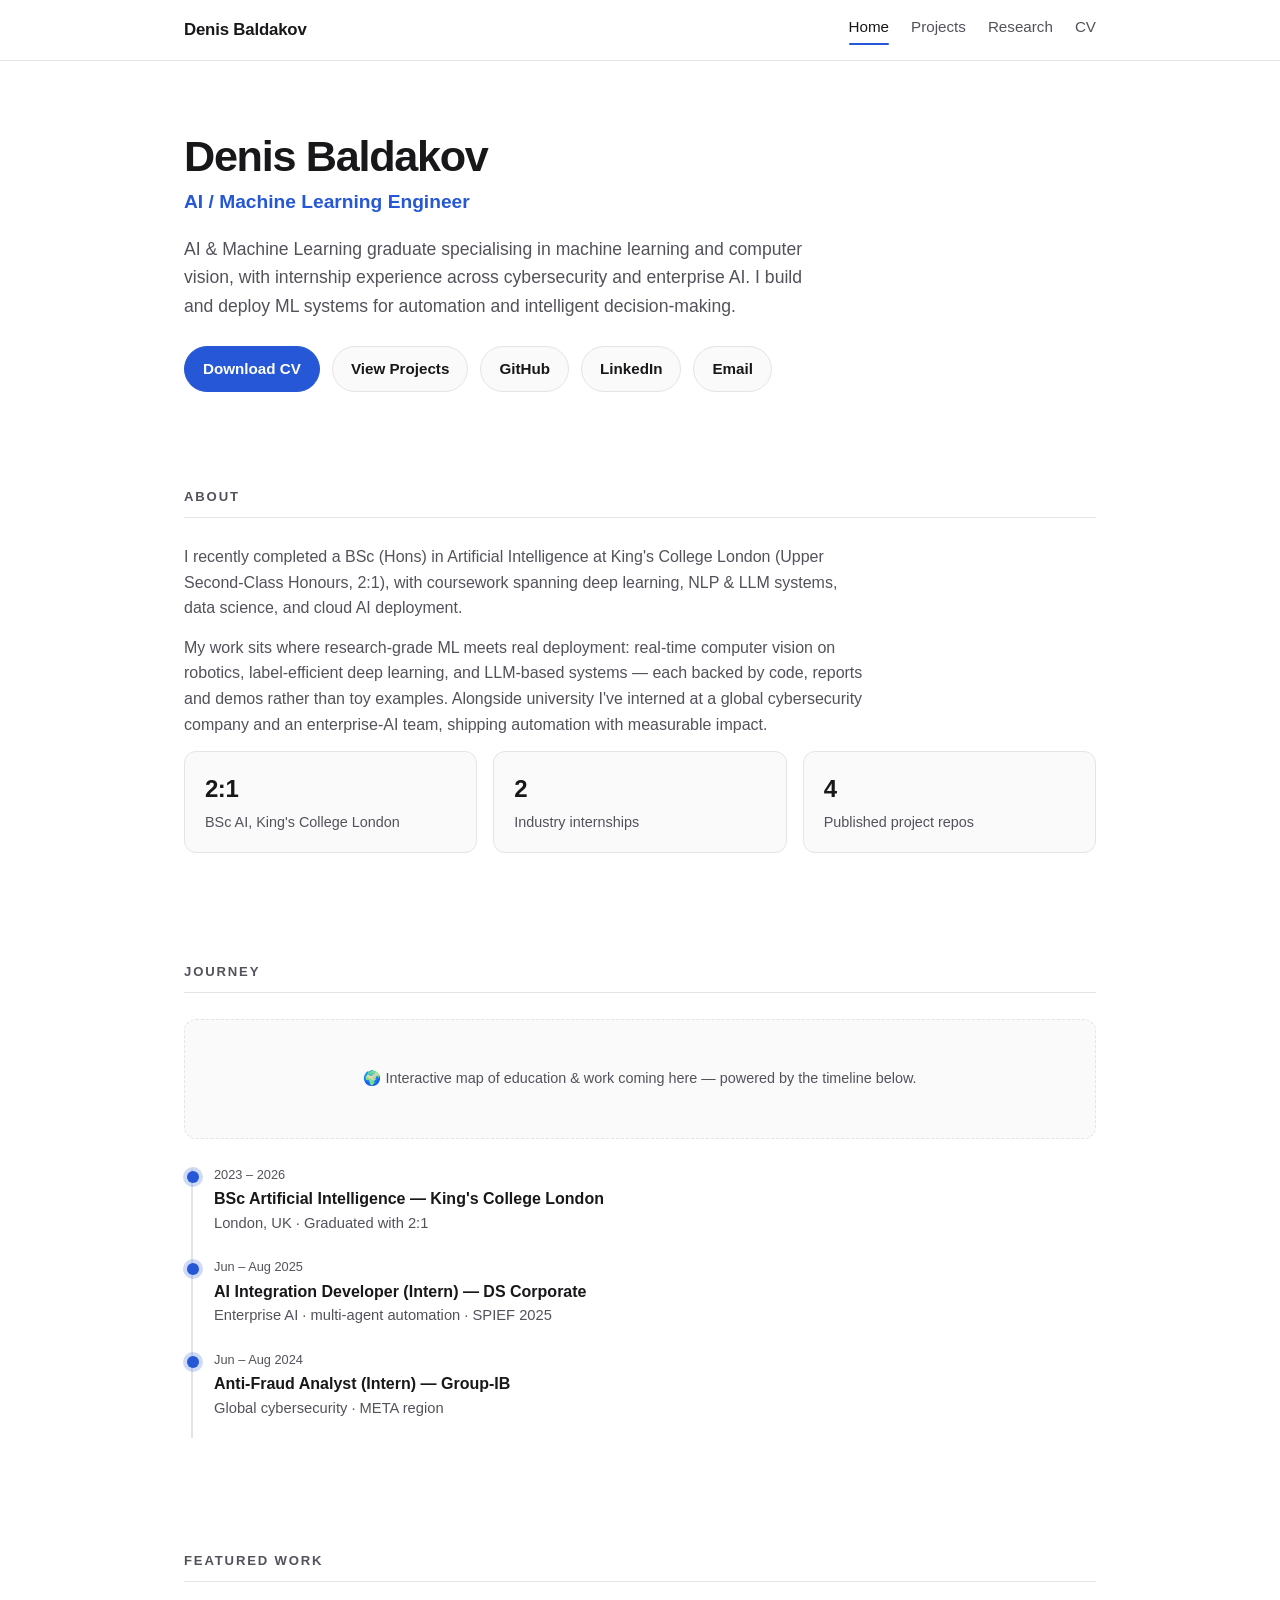
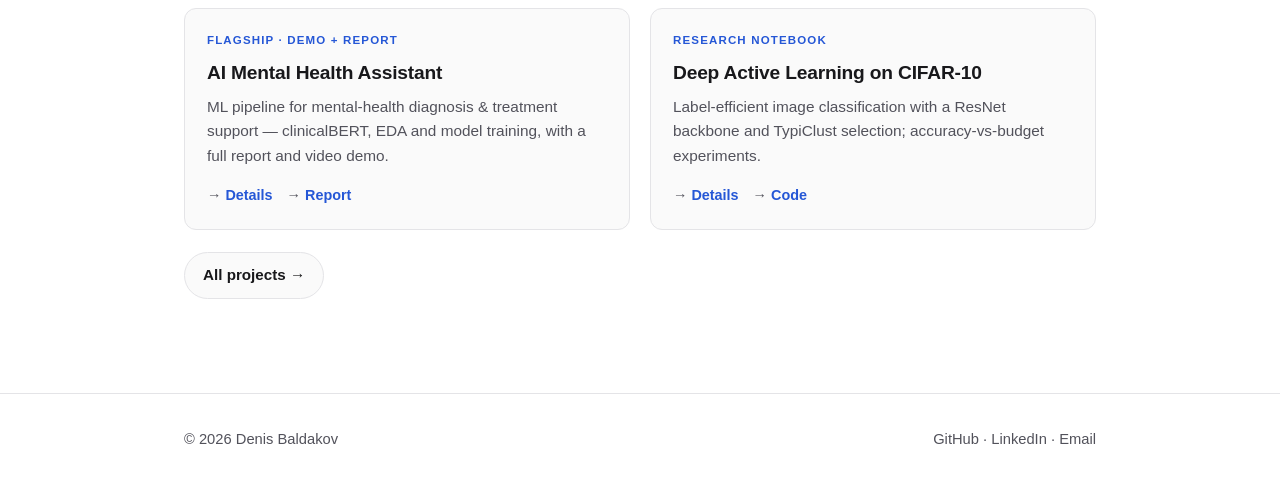
==== index.html @ a7dafaee "Initial portfolio site: multi-page (home, projects, research, cv), demo video, report, CV, journey t" ====
<!doctype html>
<html lang="en">
<head>
  <meta charset="utf-8">
  <meta name="viewport" content="width=device-width, initial-scale=1">
  <title>Denis Baldakov — AI / Machine Learning Engineer</title>
  <meta name="description" content="Denis Baldakov — AI & Machine Learning engineer. Projects, research, demos and CV.">
  <link rel="stylesheet" href="assets/style.css">
</head>
<body>

  <!-- ======================= NAV (same on every page) ======================= -->
  <nav class="nav"><div class="container">
    <a class="brand" href="index.html">Denis Baldakov</a>
    <div class="links">
      <a href="index.html">Home</a>
      <a href="projects.html">Projects</a>
      <a href="research.html">Research</a>
      <a href="cv.html">CV</a>
    </div>
  </div></nav>

  <!-- ======================= HERO ======================= -->
  <header class="hero"><div class="container">
    <h1>Denis Baldakov</h1>
    <div class="role">AI / Machine Learning Engineer</div>
    <p class="lead">AI &amp; Machine Learning graduate specialising in machine learning and computer
      vision, with internship experience across cybersecurity and enterprise AI. I build and deploy
      ML systems for automation and intelligent decision-making.</p>
    <div class="actions">
      <a class="btn primary" href="files/BaldakovDenis_CV.pdf" download>Download CV</a>
      <a class="btn" href="projects.html">View Projects</a>
      <a class="btn" href="https://github.com/Sofa3xpert" target="_blank" rel="noopener">GitHub</a>
      <a class="btn" href="https://www.linkedin.com/in/denis-baldakov2026" target="_blank" rel="noopener">LinkedIn</a>
      <a class="btn" href="mailto:denis1111baldakov@gmail.com">Email</a>
    </div>
  </div></header>

  <!-- ======================= ABOUT ======================= -->
  <section class="section"><div class="container">
    <h2>About</h2>
    <div class="prose">
      <p>I recently completed a BSc (Hons) in Artificial Intelligence at King's College London
        (Upper Second-Class Honours, 2:1), with coursework spanning deep learning, NLP &amp; LLM
        systems, data science, and cloud AI deployment.</p>
      <p>My work sits where research-grade ML meets real deployment: real-time computer vision on
        robotics, label-efficient deep learning, and LLM-based systems — each backed by code,
        reports and demos rather than toy examples. Alongside university I've interned at a global
        cybersecurity company and an enterprise-AI team, shipping automation with measurable impact.</p>
    </div>
    <div class="stats">
      <div class="stat"><div class="n">2:1</div><div class="l">BSc AI, King's College London</div></div>
      <div class="stat"><div class="n">2</div><div class="l">Industry internships</div></div>
      <div class="stat"><div class="n">4</div><div class="l">Published project repos</div></div>
    </div>
  </div></section>

  <!-- ======================= JOURNEY (future animated map goes here) ======================= -->
  <section class="section" id="journey"><div class="container">
    <h2>Journey</h2>
    <!-- RESERVED: animated global map of education + work. JS hook: initWorldMap()
         with data in assets/main.js (window.JOURNEY). -->
    <div class="map-slot" id="world-map">
      🌍 Interactive map of education &amp; work coming here — powered by the timeline below.
    </div>
    <div class="timeline">
      <div class="tl-item"><div class="when">2023 – 2026</div><div class="what">BSc Artificial Intelligence — King's College London</div><div class="where">London, UK · Graduated with 2:1</div></div>
      <div class="tl-item"><div class="when">Jun – Aug 2025</div><div class="what">AI Integration Developer (Intern) — DS Corporate</div><div class="where">Enterprise AI · multi-agent automation · SPIEF 2025</div></div>
      <div class="tl-item"><div class="when">Jun – Aug 2024</div><div class="what">Anti-Fraud Analyst (Intern) — Group-IB</div><div class="where">Global cybersecurity · META region</div></div>
    </div>
  </div></section>

  <!-- ======================= FEATURED WORK ======================= -->
  <section class="section"><div class="container">
    <h2>Featured Work</h2>
    <div class="grid">
      <article class="card">
        <span class="tag">Flagship · Demo + Report</span>
        <h3>AI Mental Health Assistant</h3>
        <p>ML pipeline for mental-health diagnosis &amp; treatment support — clinicalBERT, EDA and
          model training, with a full report and video demo.</p>
        <div class="card-links">
          <a href="projects.html#mental-health">Details</a>
          <a href="research.html#report">Report</a>
        </div>
      </article>
      <article class="card">
        <span class="tag">Research notebook</span>
        <h3>Deep Active Learning on CIFAR-10</h3>
        <p>Label-efficient image classification with a ResNet backbone and TypiClust selection;
          accuracy-vs-budget experiments.</p>
        <div class="card-links">
          <a href="projects.html#active-learning">Details</a>
          <a href="https://github.com/Sofa3xpert/active-learning-cifar10" target="_blank" rel="noopener">Code</a>
        </div>
      </article>
    </div>
    <p style="margin-top:22px;"><a class="btn" href="projects.html">All projects →</a></p>
  </div></section>

  <!-- ======================= FOOTER (same on every page) ======================= -->
  <footer class="footer"><div class="container">
    <span>© 2026 Denis Baldakov</span>
    <span>
      <a href="https://github.com/Sofa3xpert" target="_blank" rel="noopener">GitHub</a> ·
      <a href="https://www.linkedin.com/in/denis-baldakov2026" target="_blank" rel="noopener">LinkedIn</a> ·
      <a href="mailto:denis1111baldakov@gmail.com">Email</a>
    </span>
  </div></footer>

  <script src="assets/main.js"></script>
</body>
</html>
---- assets/style.css ----
/* ===========================================================================
   Denis Baldakov — portfolio styles
   Single shared stylesheet for every page. Edit colours/spacing in :root.
   =========================================================================== */

:root {
  --bg:        #ffffff;
  --surface:   #fafafa;
  --border:    #e4e4e7;
  --text:      #18181b;
  --muted:     #52525b;
  --accent:    #2557d6;
  --accent-2:  #1a3fa0;
  --maxw:      960px;
  --radius:    12px;
  --font: "Helvetica Neue", Arial, system-ui, sans-serif;
}

@media (prefers-color-scheme: dark) {
  :root {
    --bg:      #0d0d10;
    --surface: #16161b;
    --border:  #2a2a31;
    --text:    #ececee;
    --muted:   #a1a1aa;
    --accent:  #6a9bff;
    --accent-2:#9cbcff;
  }
}

* { margin: 0; padding: 0; box-sizing: border-box; }

html { scroll-behavior: smooth; }

body {
  font-family: var(--font);
  background: var(--bg);
  color: var(--text);
  line-height: 1.6;
  font-size: 16px;
  -webkit-font-smoothing: antialiased;
}

a { color: var(--accent); text-decoration: none; }
a:hover { text-decoration: underline; }

.container { max-width: var(--maxw); margin: 0 auto; padding: 0 24px; }

/* ---- Navigation ---------------------------------------------------------- */
.nav {
  position: sticky; top: 0; z-index: 50;
  background: color-mix(in srgb, var(--bg) 88%, transparent);
  backdrop-filter: saturate(160%) blur(10px);
  border-bottom: 1px solid var(--border);
}
.nav .container {
  display: flex; align-items: center; justify-content: space-between;
  height: 60px;
}
.nav .brand { font-weight: 700; font-size: 1.05rem; letter-spacing: -0.01em; color: var(--text); }
.nav .links { display: flex; gap: 22px; }
.nav .links a { color: var(--muted); font-size: 0.95rem; font-weight: 500; }
.nav .links a:hover { color: var(--text); text-decoration: none; }
.nav .links a.active { color: var(--text); }
.nav .links a.active::after {
  content: ""; display: block; height: 2px; background: var(--accent);
  border-radius: 2px; margin-top: 3px;
}

/* ---- Section headers (CV-consistent: caps + rule) ------------------------ */
.section { padding: 54px 0; }
.section h2 {
  font-size: 0.82rem; text-transform: uppercase; letter-spacing: 0.14em;
  color: var(--muted); font-weight: 700;
  border-bottom: 1px solid var(--border); padding-bottom: 10px; margin-bottom: 26px;
}

/* ---- Hero ---------------------------------------------------------------- */
.hero { padding: 72px 0 40px; }
.hero h1 { font-size: 2.7rem; font-weight: 800; letter-spacing: -0.03em; line-height: 1.1; }
.hero .role { font-size: 1.2rem; color: var(--accent); font-weight: 600; margin-top: 6px; }
.hero p.lead { font-size: 1.1rem; color: var(--muted); max-width: 620px; margin-top: 18px; }
.hero .actions { display: flex; flex-wrap: wrap; gap: 12px; margin-top: 26px; }

/* ---- Buttons ------------------------------------------------------------- */
.btn {
  display: inline-flex; align-items: center; gap: 8px;
  padding: 10px 18px; border-radius: 999px; font-weight: 600; font-size: 0.95rem;
  border: 1px solid var(--border); background: var(--surface); color: var(--text);
  transition: transform .12s ease, border-color .12s ease, background .12s ease;
}
.btn:hover { text-decoration: none; transform: translateY(-1px); border-color: var(--accent); }
.btn.primary { background: var(--accent); color: #fff; border-color: var(--accent); }
.btn.primary:hover { background: var(--accent-2); border-color: var(--accent-2); }

/* ---- Stat row ------------------------------------------------------------ */
.stats { display: grid; grid-template-columns: repeat(3, 1fr); gap: 16px; margin-top: 8px; }
.stat { border: 1px solid var(--border); border-radius: var(--radius); padding: 18px 20px; background: var(--surface); }
.stat .n { font-size: 1.5rem; font-weight: 800; letter-spacing: -0.02em; }
.stat .l { color: var(--muted); font-size: 0.9rem; margin-top: 2px; }

/* ---- Cards (projects / papers) ------------------------------------------- */
.grid { display: grid; grid-template-columns: repeat(2, 1fr); gap: 20px; }
.card {
  border: 1px solid var(--border); border-radius: var(--radius);
  background: var(--surface); padding: 22px; display: flex; flex-direction: column;
  transition: transform .14s ease, border-color .14s ease, box-shadow .14s ease;
}
.card:hover { transform: translateY(-3px); border-color: var(--accent); box-shadow: 0 8px 30px rgba(0,0,0,.06); }
.card .tag { font-size: 0.72rem; text-transform: uppercase; letter-spacing: 0.1em; color: var(--accent); font-weight: 700; }
.card h3 { font-size: 1.2rem; margin: 8px 0 6px; letter-spacing: -0.01em; }
.card p { color: var(--muted); font-size: 0.96rem; flex: 1; }
.card .tech { display: flex; flex-wrap: wrap; gap: 6px; margin: 14px 0 4px; }
.card .tech span {
  font-size: 0.75rem; color: var(--muted); border: 1px solid var(--border);
  border-radius: 6px; padding: 2px 8px; background: var(--bg);
}
.card .card-links { display: flex; gap: 14px; margin-top: 16px; font-size: 0.9rem; font-weight: 600; }
.card .card-links a::before { content: "→ "; color: var(--muted); }

/* ---- Featured media (video / report) ------------------------------------- */
.media { border: 1px solid var(--border); border-radius: var(--radius); overflow: hidden; background: #000; }
.media video { width: 100%; display: block; }
.embed-pdf { width: 100%; height: 80vh; border: 1px solid var(--border); border-radius: var(--radius); }

/* ---- Journey (scaffold for the future animated world map) ---------------- */
#journey .map-slot {
  position: relative; border: 1px dashed var(--border); border-radius: var(--radius);
  background: var(--surface); min-height: 120px; margin-bottom: 26px;
  display: flex; align-items: center; justify-content: center; color: var(--muted);
  font-size: 0.9rem; text-align: center; padding: 20px;
}
.timeline { position: relative; padding-left: 26px; }
.timeline::before { content: ""; position: absolute; left: 7px; top: 4px; bottom: 4px; width: 2px; background: var(--border); }
.tl-item { position: relative; padding: 0 0 22px 4px; opacity: 0; transform: translateY(10px); }
.tl-item.in { opacity: 1; transform: none; transition: opacity .5s ease, transform .5s ease; }
.tl-item::before {
  content: ""; position: absolute; left: -23px; top: 6px; width: 12px; height: 12px;
  border-radius: 50%; background: var(--accent); box-shadow: 0 0 0 4px color-mix(in srgb, var(--accent) 22%, transparent);
}
.tl-item .when { font-size: 0.8rem; color: var(--muted); }
.tl-item .what { font-weight: 700; margin-top: 1px; }
.tl-item .where { color: var(--muted); font-size: 0.92rem; }

/* ---- Footer -------------------------------------------------------------- */
.footer { border-top: 1px solid var(--border); margin-top: 40px; padding: 34px 0; color: var(--muted); font-size: 0.92rem; }
.footer .container { display: flex; flex-wrap: wrap; gap: 16px; justify-content: space-between; }
.footer a { color: var(--muted); }
.footer a:hover { color: var(--text); }

/* ---- Prose (research write-ups) ------------------------------------------ */
.prose p { color: var(--muted); margin-bottom: 14px; max-width: 680px; }
.prose ul { color: var(--muted); margin: 0 0 16px 22px; }
.prose li { margin-bottom: 6px; }

/* ---- Responsive ---------------------------------------------------------- */
@media (max-width: 720px) {
  .hero h1 { font-size: 2.1rem; }
  .grid, .stats { grid-template-columns: 1fr; }
  .nav .links { gap: 16px; }
  .nav .brand { font-size: 0.98rem; }
}
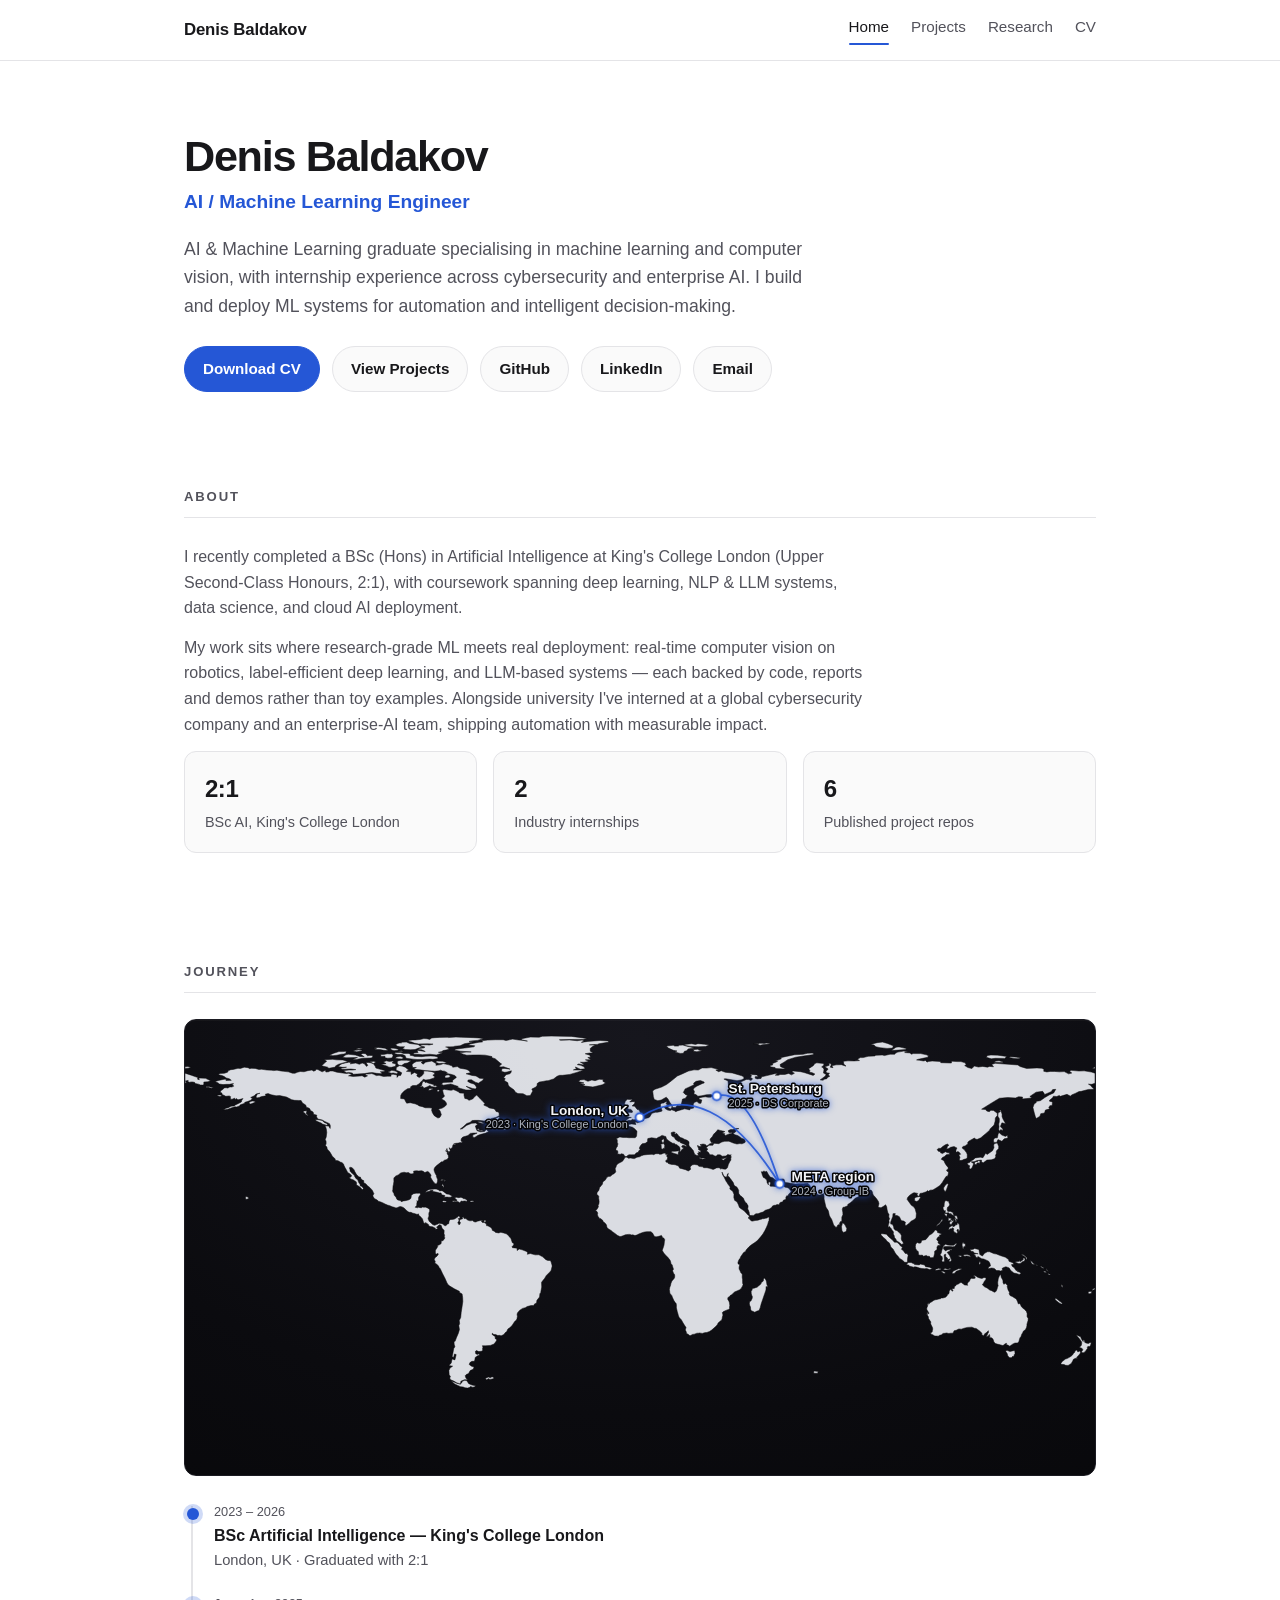
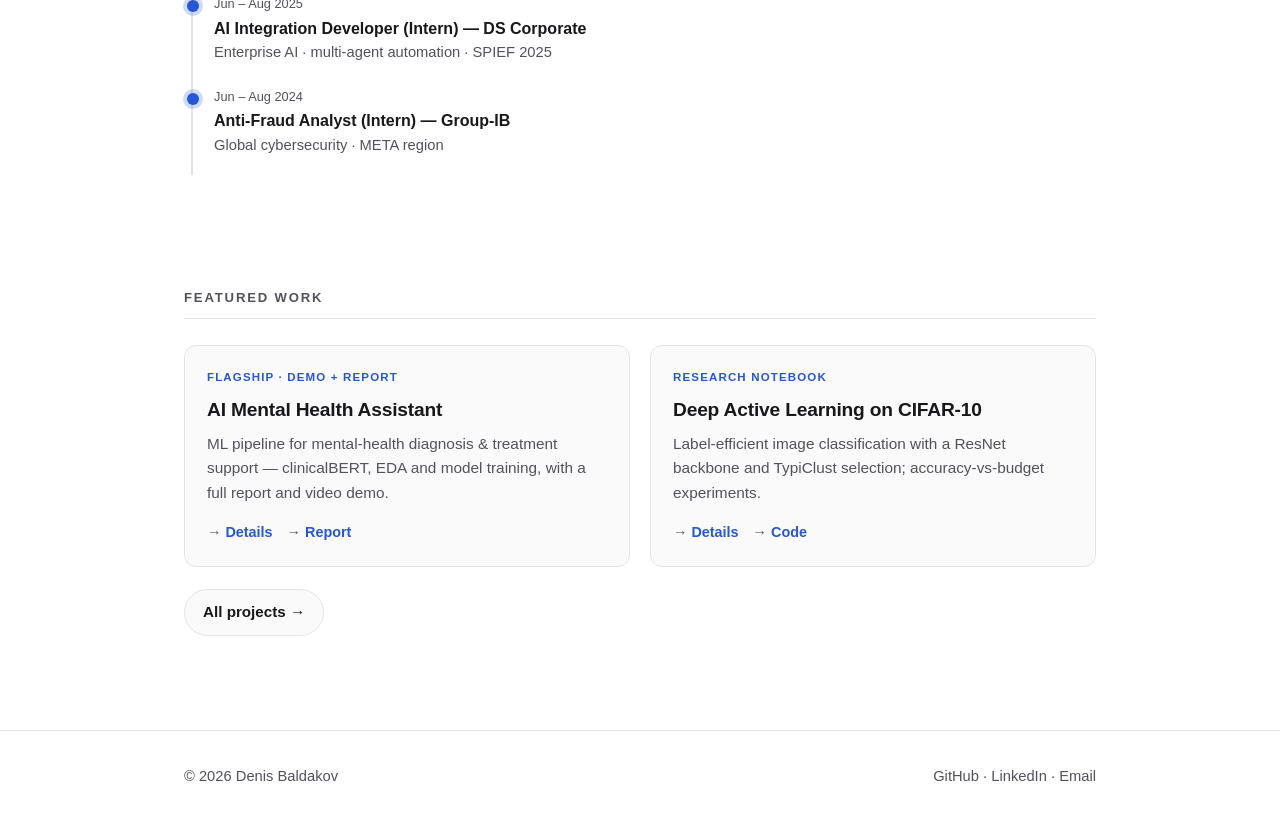
==== commit 1aa659ea: "Add animated journey world map + dissertation & MLOps projects - Animated equirectangular world map " ====
--- a/index.html
+++ b/index.html
@@ -51,17 +51,18 @@
     <div class="stats">
       <div class="stat"><div class="n">2:1</div><div class="l">BSc AI, King's College London</div></div>
       <div class="stat"><div class="n">2</div><div class="l">Industry internships</div></div>
-      <div class="stat"><div class="n">4</div><div class="l">Published project repos</div></div>
+      <div class="stat"><div class="n">6</div><div class="l">Published project repos</div></div>
     </div>
   </div></section>
 
   <!-- ======================= JOURNEY (future animated map goes here) ======================= -->
   <section class="section" id="journey"><div class="container">
     <h2>Journey</h2>
-    <!-- RESERVED: animated global map of education + work. JS hook: initWorldMap()
-         with data in assets/main.js (window.JOURNEY). -->
+    <!-- Animated world map. Rendered + animated by assets/worldmap.js
+         (edit the POINTS list there to add a location). If JS is off, the
+         dashed slot below shows this text instead. -->
     <div class="map-slot" id="world-map">
-      🌍 Interactive map of education &amp; work coming here — powered by the timeline below.
+      London · META region · St. Petersburg — see the timeline below.
     </div>
     <div class="timeline">
       <div class="tl-item"><div class="when">2023 – 2026</div><div class="what">BSc Artificial Intelligence — King's College London</div><div class="where">London, UK · Graduated with 2:1</div></div>
@@ -109,5 +110,6 @@
   </div></footer>
 
   <script src="assets/main.js"></script>
+  <script src="assets/worldmap.js"></script>
 </body>
 </html>
--- a/assets/style.css
+++ b/assets/style.css
@@ -130,6 +130,82 @@
   display: flex; align-items: center; justify-content: center; color: var(--muted);
   font-size: 0.9rem; text-align: center; padding: 20px;
 }
+/* --- animated world map (JS-enhanced; falls back to the dashed slot) ------- */
+#world-map.wm {
+  border: 1px solid #1b1b22;
+  border-radius: var(--radius);
+  background: radial-gradient(125% 150% at 50% 4%, #16161d 0%, #0b0b0f 55%, #060608 100%);
+  padding: 0; min-height: 0; overflow: hidden; display: block;
+  box-shadow: inset 0 1px 0 rgba(255,255,255,.03);
+}
+.wm-svg { width: 100%; height: auto; display: block; opacity: 0; transition: opacity .8s ease; }
+.wm-svg.in { opacity: 1; }
+
+/* land: white silhouette on the dark panel */
+.wm-land path {
+  fill: #eceef3; fill-opacity: .92;
+  stroke: #0a0a0c; stroke-width: .5; vector-effect: non-scaling-stroke;
+}
+
+/* markers */
+.wm-markers { filter: drop-shadow(0 0 4px color-mix(in srgb, var(--accent) 70%, transparent)); }
+.wm-pin .wm-dot {
+  fill: #ffffff; stroke: var(--accent); stroke-width: 2;
+  opacity: 0; transform: scale(0);
+  transform-box: fill-box; transform-origin: center;
+}
+.wm-svg.in .wm-pin .wm-dot {
+  animation: wm-pop .5s cubic-bezier(.2,1.3,.4,1) forwards;
+  animation-delay: calc(.5s + var(--i) * .35s);
+}
+@keyframes wm-pop { to { opacity: 1; transform: scale(1); } }
+
+.wm-pin .wm-ping {
+  fill: none; stroke: var(--accent); stroke-width: 1.5; opacity: 0;
+  transform-box: fill-box; transform-origin: center;
+}
+.wm-svg.in .wm-pin .wm-ping {
+  animation: wm-ping 2.6s ease-out infinite;
+  animation-delay: calc(1s + var(--i) * .35s);
+}
+@keyframes wm-ping {
+  0%   { opacity: .5;  transform: scale(.4); }
+  70%  { opacity: 0;   transform: scale(3.4); }
+  100% { opacity: 0;   transform: scale(3.4); }
+}
+
+/* flight-path arcs (draw-on; delay set inline per arc in worldmap.js) */
+.wm-arc {
+  fill: none; stroke: var(--accent); stroke-width: 1.8; stroke-linecap: round;
+  vector-effect: non-scaling-stroke; opacity: .9;
+  filter: drop-shadow(0 0 3px color-mix(in srgb, var(--accent) 60%, transparent));
+}
+.wm-svg.in .wm-arc { animation: wm-draw 1s ease forwards; }
+@keyframes wm-draw { to { stroke-dashoffset: 0; } }
+
+/* labels */
+.wm-label { opacity: 0; }
+.wm-svg.in .wm-label { animation: wm-fade .6s ease forwards; animation-delay: calc(.75s + var(--i) * .35s); }
+@keyframes wm-fade { to { opacity: 1; } }
+.wm-label text {
+  font-family: var(--font);
+  paint-order: stroke; stroke: #060608; stroke-width: 3px; stroke-linejoin: round;
+  vector-effect: non-scaling-stroke;
+}
+.wm-city { fill: #f4f5f8; font-size: 15px; font-weight: 700; }
+.wm-meta { fill: #aeb4c0; font-size: 12px; }
+
+@media (prefers-reduced-motion: reduce) {
+  .wm-svg, .wm-svg.in .wm-pin .wm-dot, .wm-svg.in .wm-pin .wm-ping,
+  .wm-svg.in .wm-arc, .wm-svg.in .wm-label { animation: none !important; transition: none !important; opacity: 1 !important; }
+  .wm-svg.in .wm-pin .wm-dot { transform: scale(1); }
+  .wm-svg.in .wm-arc { stroke-dashoffset: 0 !important; }
+}
+@media (max-width: 720px) {
+  .wm-city { font-size: 20px; }
+  .wm-meta { font-size: 16px; }
+}
+
 .timeline { position: relative; padding-left: 26px; }
 .timeline::before { content: ""; position: absolute; left: 7px; top: 4px; bottom: 4px; width: 2px; background: var(--border); }
 .tl-item { position: relative; padding: 0 0 22px 4px; opacity: 0; transform: translateY(10px); }
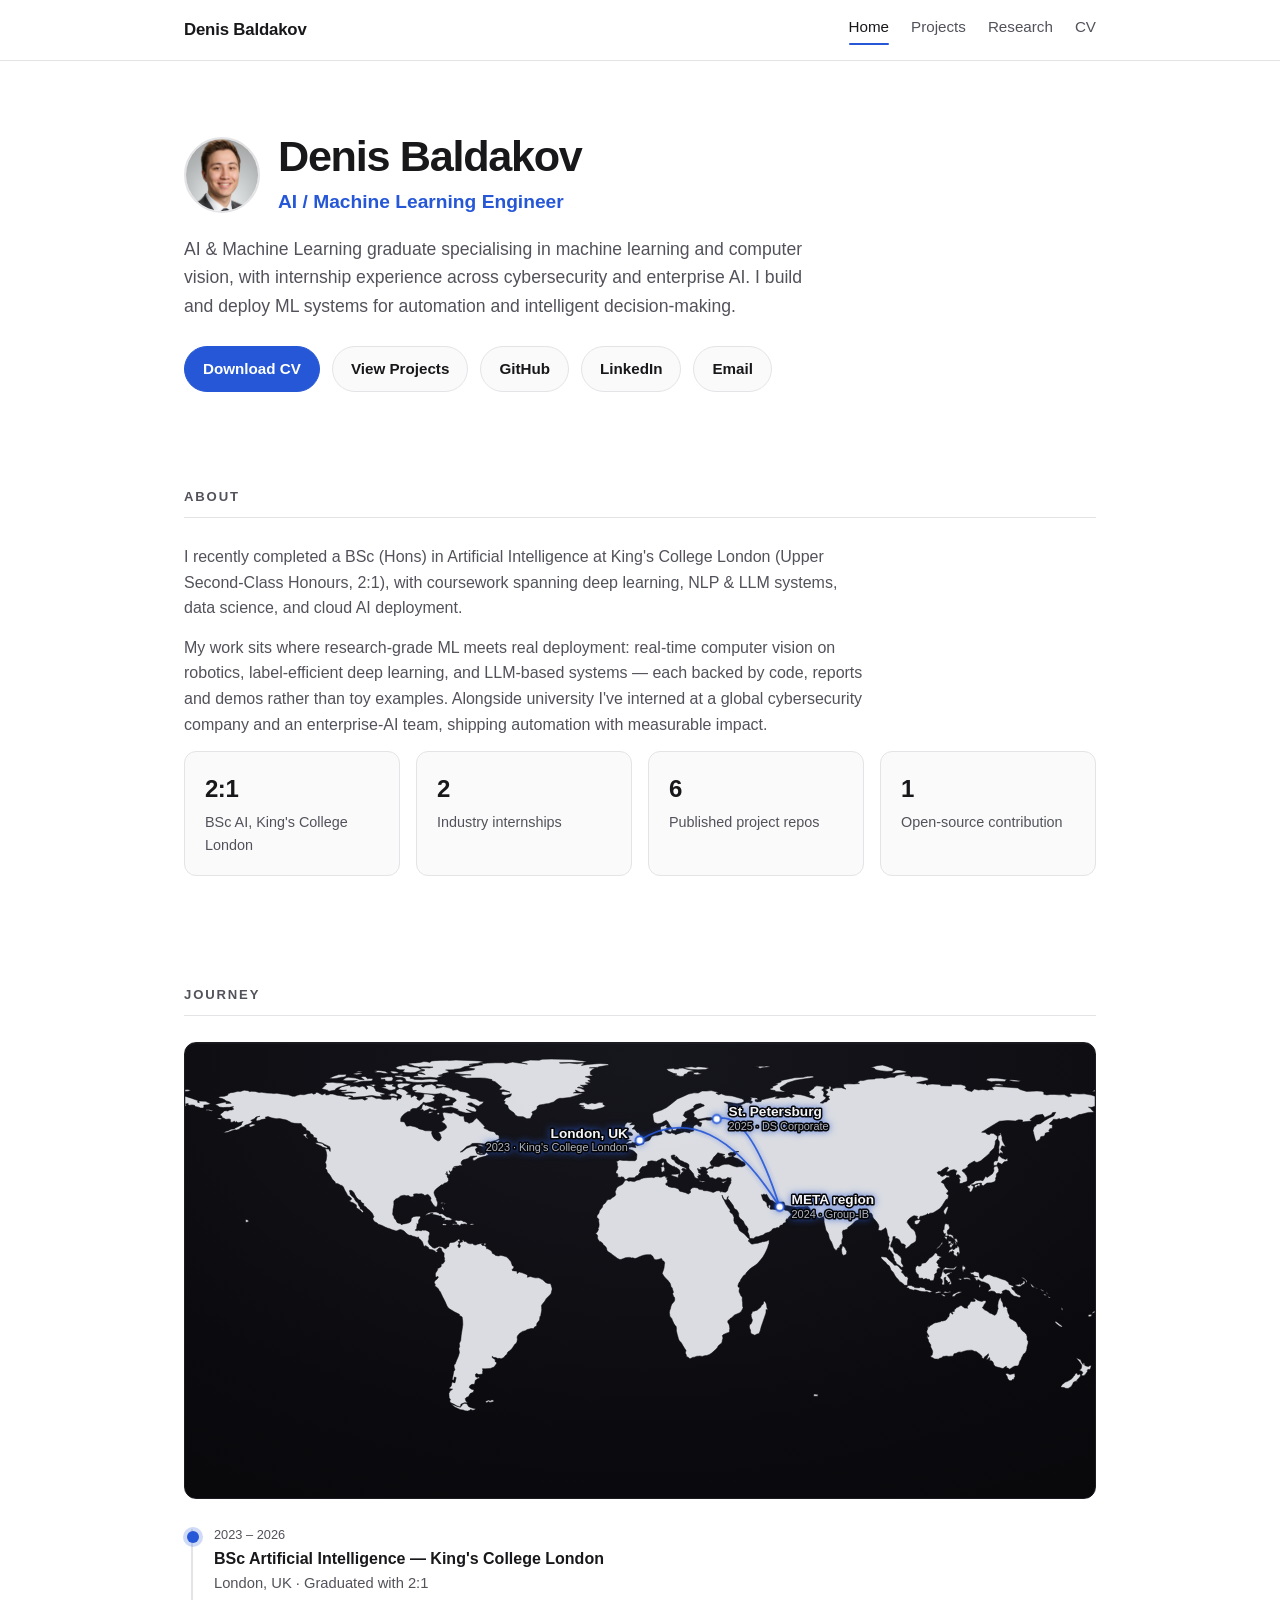
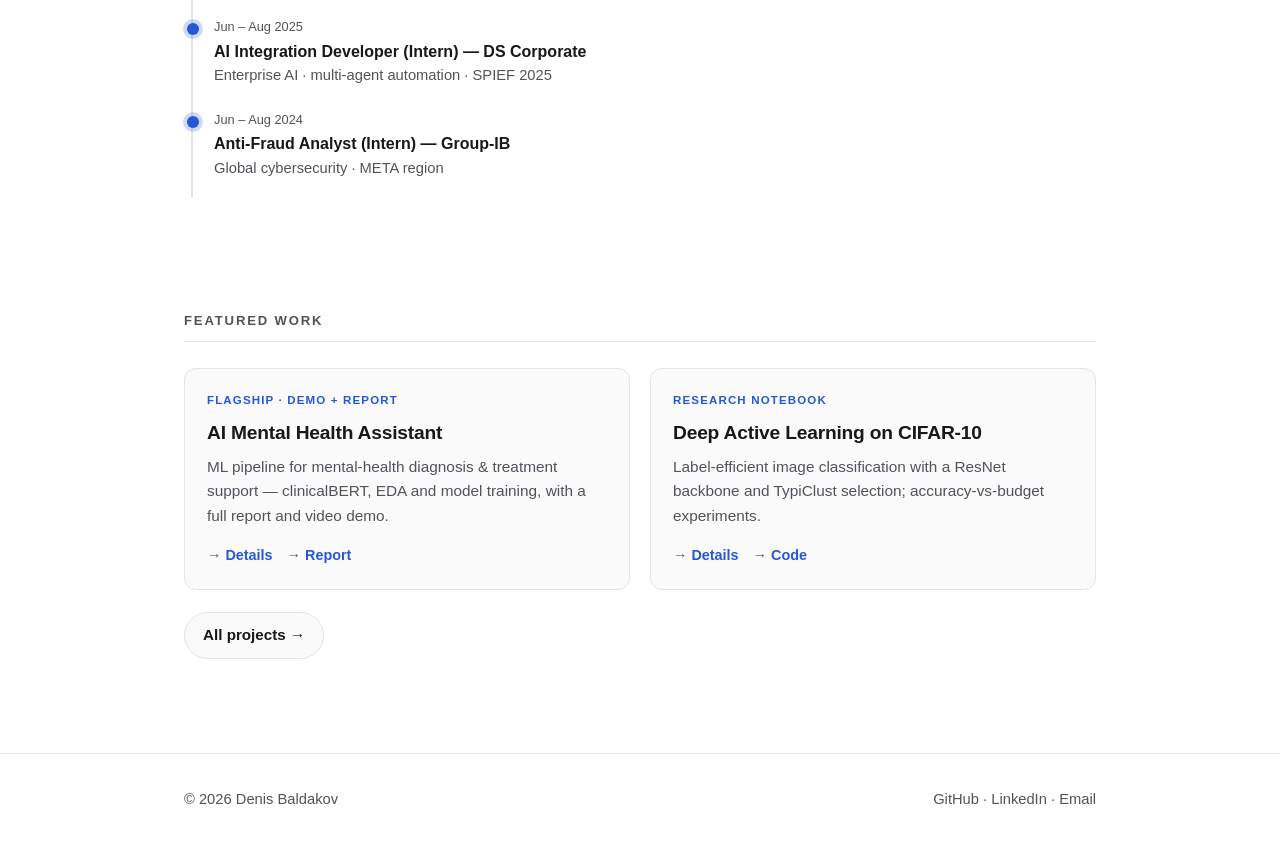
==== commit 8b4d26ee: "Add open-source contribution (projects card + homepage stat) and hero photo" ====
--- a/index.html
+++ b/index.html
@@ -22,8 +22,13 @@
 
   <!-- ======================= HERO ======================= -->
   <header class="hero"><div class="container">
-    <h1>Denis Baldakov</h1>
-    <div class="role">AI / Machine Learning Engineer</div>
+    <div class="hero-head">
+      <img class="avatar" src="assets/denis.png" alt="Denis Baldakov" width="76" height="76">
+      <div>
+        <h1>Denis Baldakov</h1>
+        <div class="role">AI / Machine Learning Engineer</div>
+      </div>
+    </div>
     <p class="lead">AI &amp; Machine Learning graduate specialising in machine learning and computer
       vision, with internship experience across cybersecurity and enterprise AI. I build and deploy
       ML systems for automation and intelligent decision-making.</p>
@@ -52,6 +57,7 @@
       <div class="stat"><div class="n">2:1</div><div class="l">BSc AI, King's College London</div></div>
       <div class="stat"><div class="n">2</div><div class="l">Industry internships</div></div>
       <div class="stat"><div class="n">6</div><div class="l">Published project repos</div></div>
+      <div class="stat"><div class="n">1</div><div class="l">Open-source contribution</div></div>
     </div>
   </div></section>
 
--- a/assets/style.css
+++ b/assets/style.css
@@ -94,10 +94,19 @@
 .btn.primary:hover { background: var(--accent-2); border-color: var(--accent-2); }
 
 /* ---- Stat row ------------------------------------------------------------ */
-.stats { display: grid; grid-template-columns: repeat(3, 1fr); gap: 16px; margin-top: 8px; }
+.stats { display: grid; grid-template-columns: repeat(4, 1fr); gap: 16px; margin-top: 8px; }
 .stat { border: 1px solid var(--border); border-radius: var(--radius); padding: 18px 20px; background: var(--surface); }
 .stat .n { font-size: 1.5rem; font-weight: 800; letter-spacing: -0.02em; }
 .stat .l { color: var(--muted); font-size: 0.9rem; margin-top: 2px; }
+
+/* ---- Hero avatar --------------------------------------------------------- */
+.hero-head { display: flex; align-items: center; gap: 18px; }
+.avatar {
+  width: 76px; height: 76px; flex: none;
+  border-radius: 50%; object-fit: cover; object-position: center 20%;
+  border: 2px solid var(--border);
+}
+@media (max-width: 640px) { .avatar { width: 60px; height: 60px; } .hero-head { gap: 14px; } }
 
 /* ---- Cards (projects / papers) ------------------------------------------- */
 .grid { display: grid; grid-template-columns: repeat(2, 1fr); gap: 20px; }
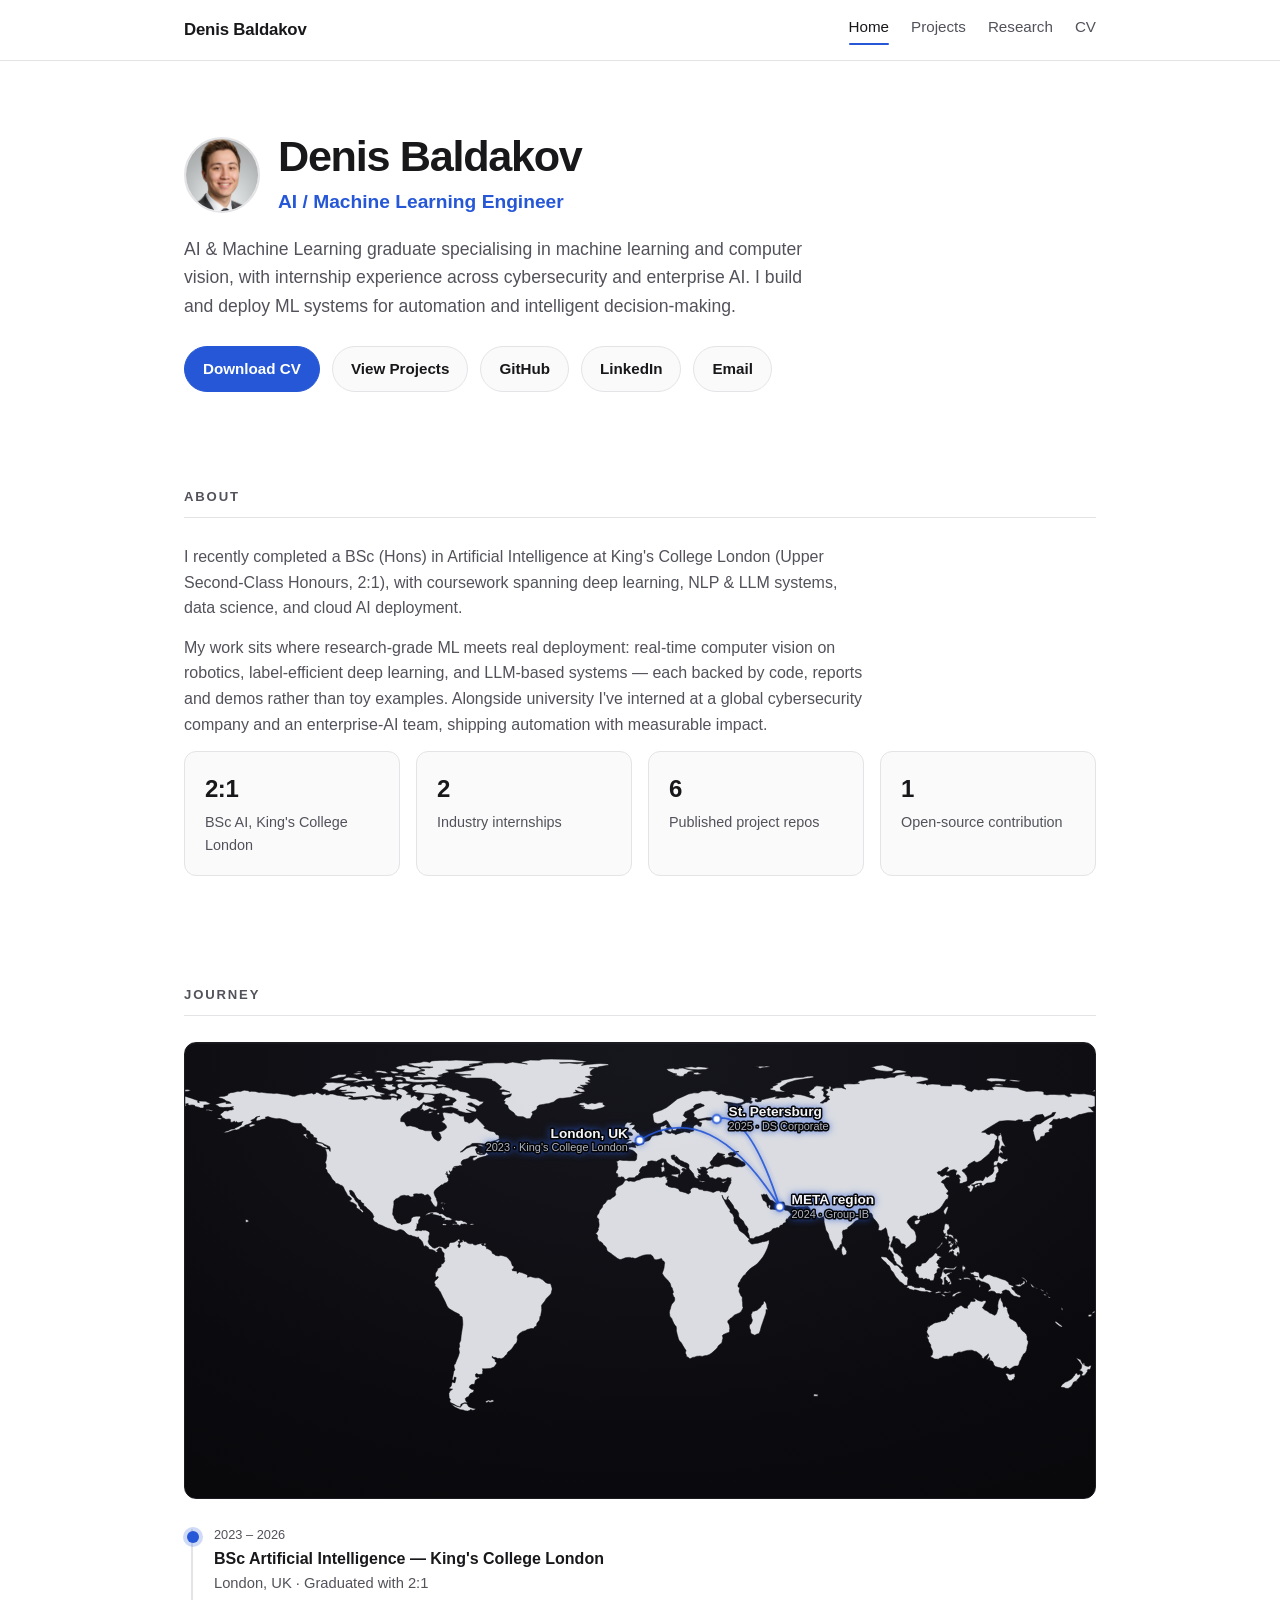
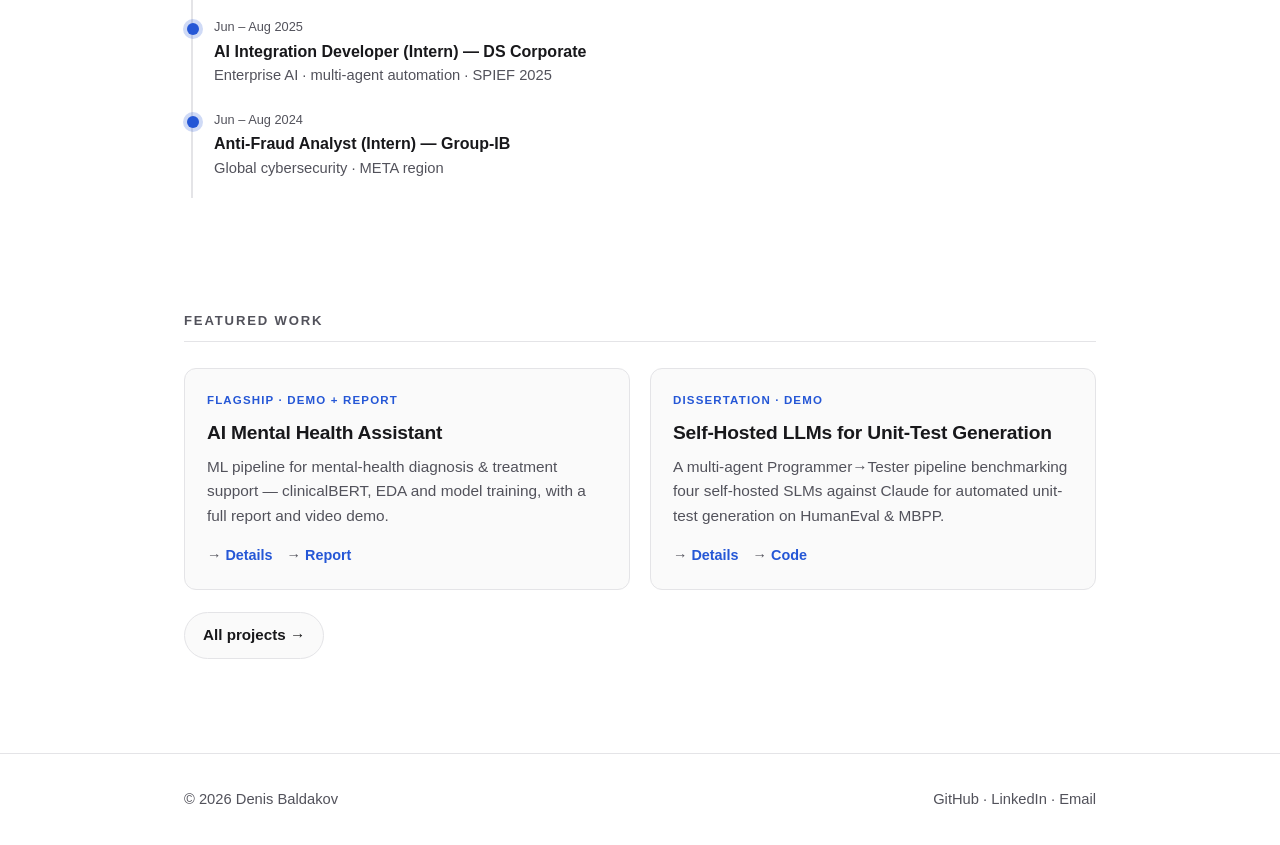
==== commit 833137f6: "Feature dissertation on homepage in place of CIFAR-10 card Keep AI Mental Health Assistant as flagsh" ====
--- a/index.html
+++ b/index.html
@@ -92,13 +92,13 @@
         </div>
       </article>
       <article class="card">
-        <span class="tag">Research notebook</span>
-        <h3>Deep Active Learning on CIFAR-10</h3>
-        <p>Label-efficient image classification with a ResNet backbone and TypiClust selection;
-          accuracy-vs-budget experiments.</p>
+        <span class="tag">Dissertation · Demo</span>
+        <h3>Self-Hosted LLMs for Unit-Test Generation</h3>
+        <p>A multi-agent Programmer&rarr;Tester pipeline benchmarking four self-hosted SLMs against
+          Claude for automated unit-test generation on HumanEval &amp; MBPP.</p>
         <div class="card-links">
-          <a href="projects.html#active-learning">Details</a>
-          <a href="https://github.com/Sofa3xpert/active-learning-cifar10" target="_blank" rel="noopener">Code</a>
+          <a href="projects.html#slm-tests">Details</a>
+          <a href="https://github.com/Sofa3xpert/slm-unit-test-generation" target="_blank" rel="noopener">Code</a>
         </div>
       </article>
     </div>
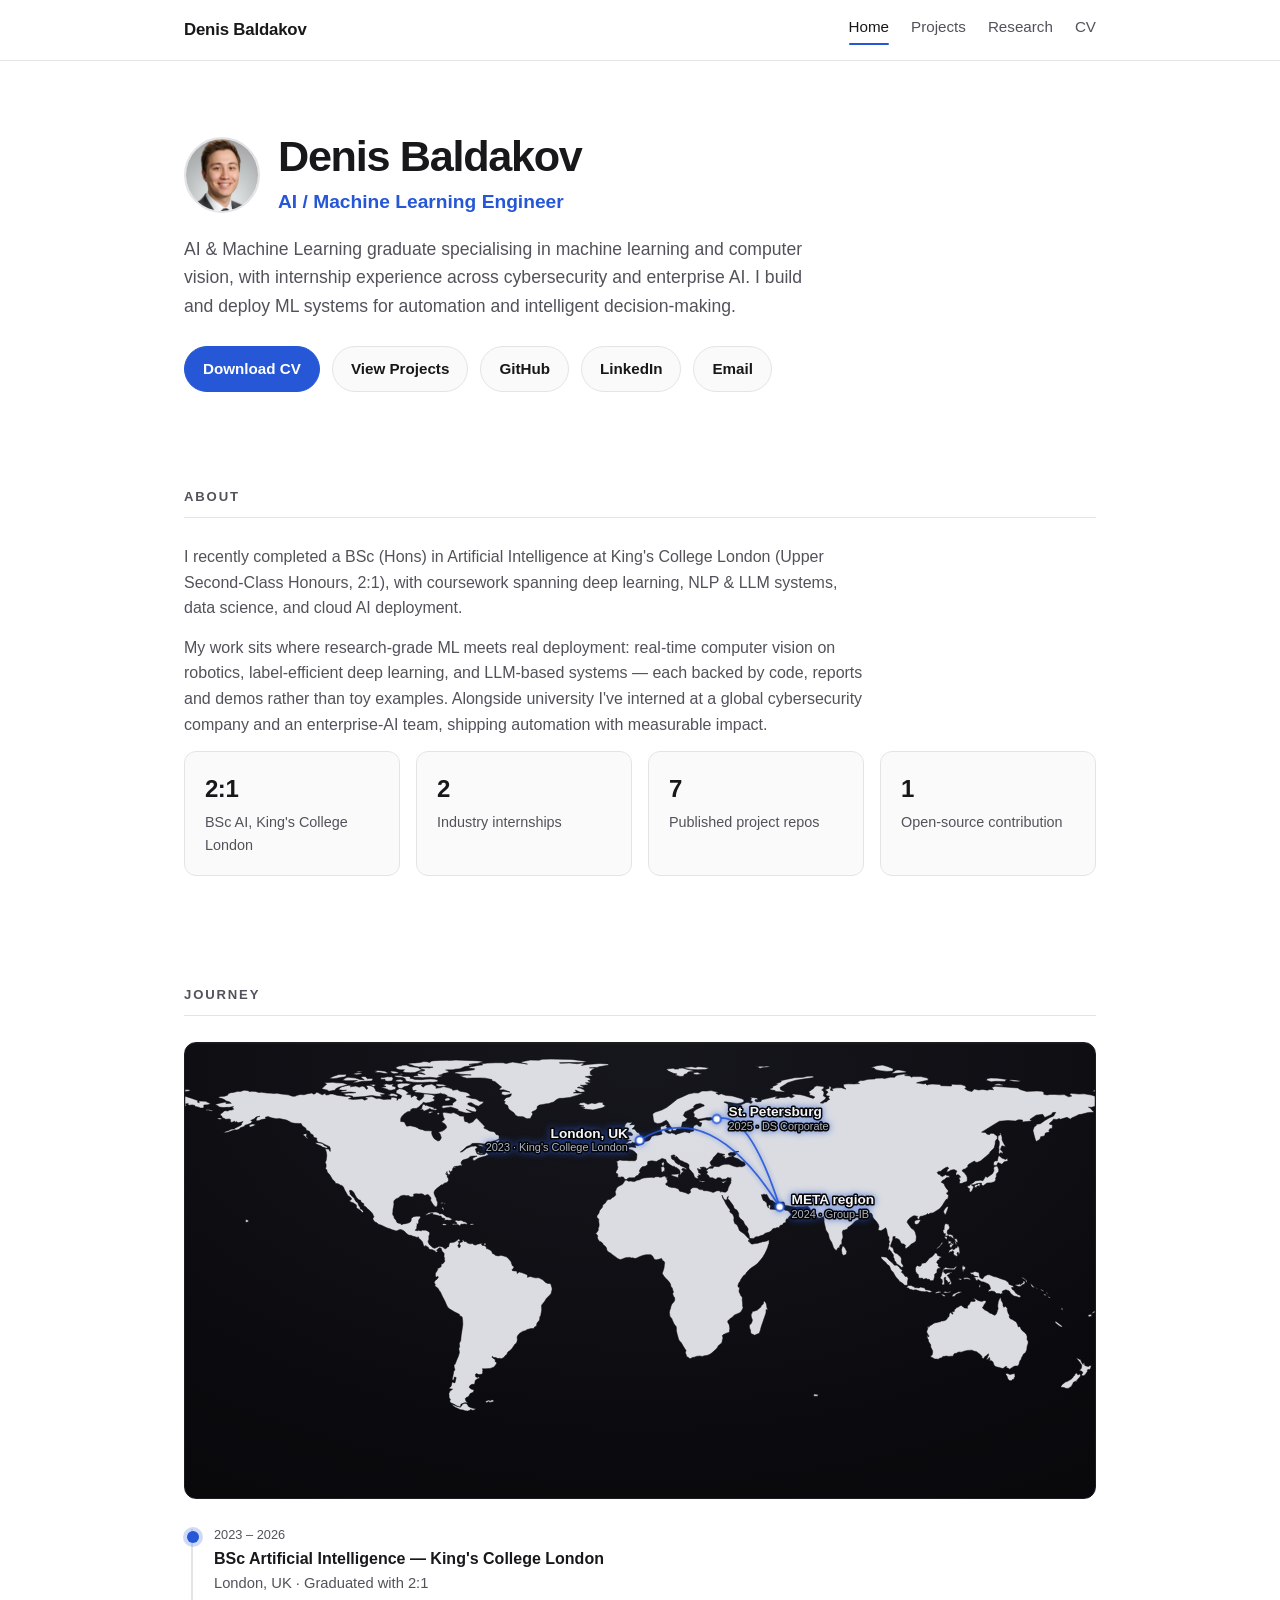
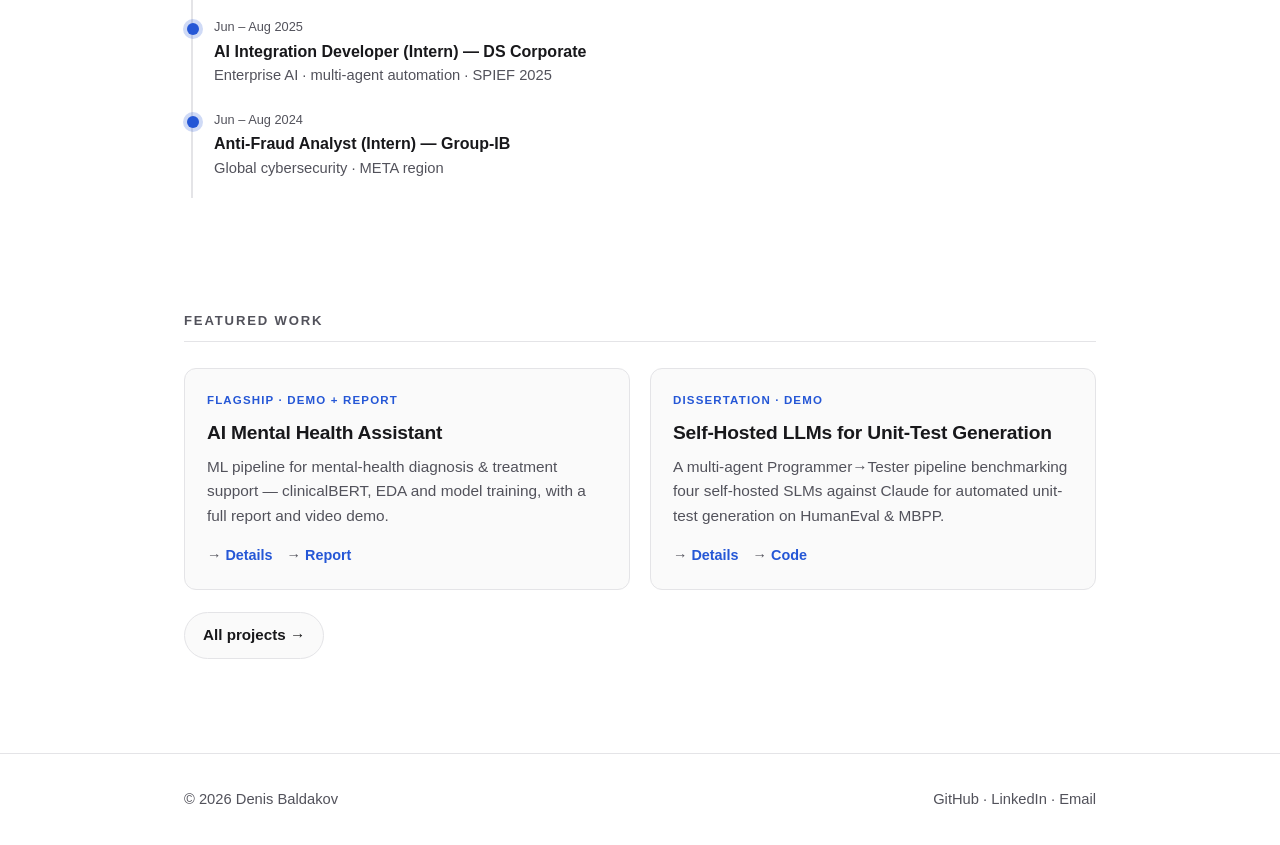
==== commit aab9b07c: "Add Prompt Engineering & Retrieval Strategies project - projects.html: new card in the More Projects" ====
--- a/index.html
+++ b/index.html
@@ -56,7 +56,7 @@
     <div class="stats">
       <div class="stat"><div class="n">2:1</div><div class="l">BSc AI, King's College London</div></div>
       <div class="stat"><div class="n">2</div><div class="l">Industry internships</div></div>
-      <div class="stat"><div class="n">6</div><div class="l">Published project repos</div></div>
+      <div class="stat"><div class="n">7</div><div class="l">Published project repos</div></div>
       <div class="stat"><div class="n">1</div><div class="l">Open-source contribution</div></div>
     </div>
   </div></section>
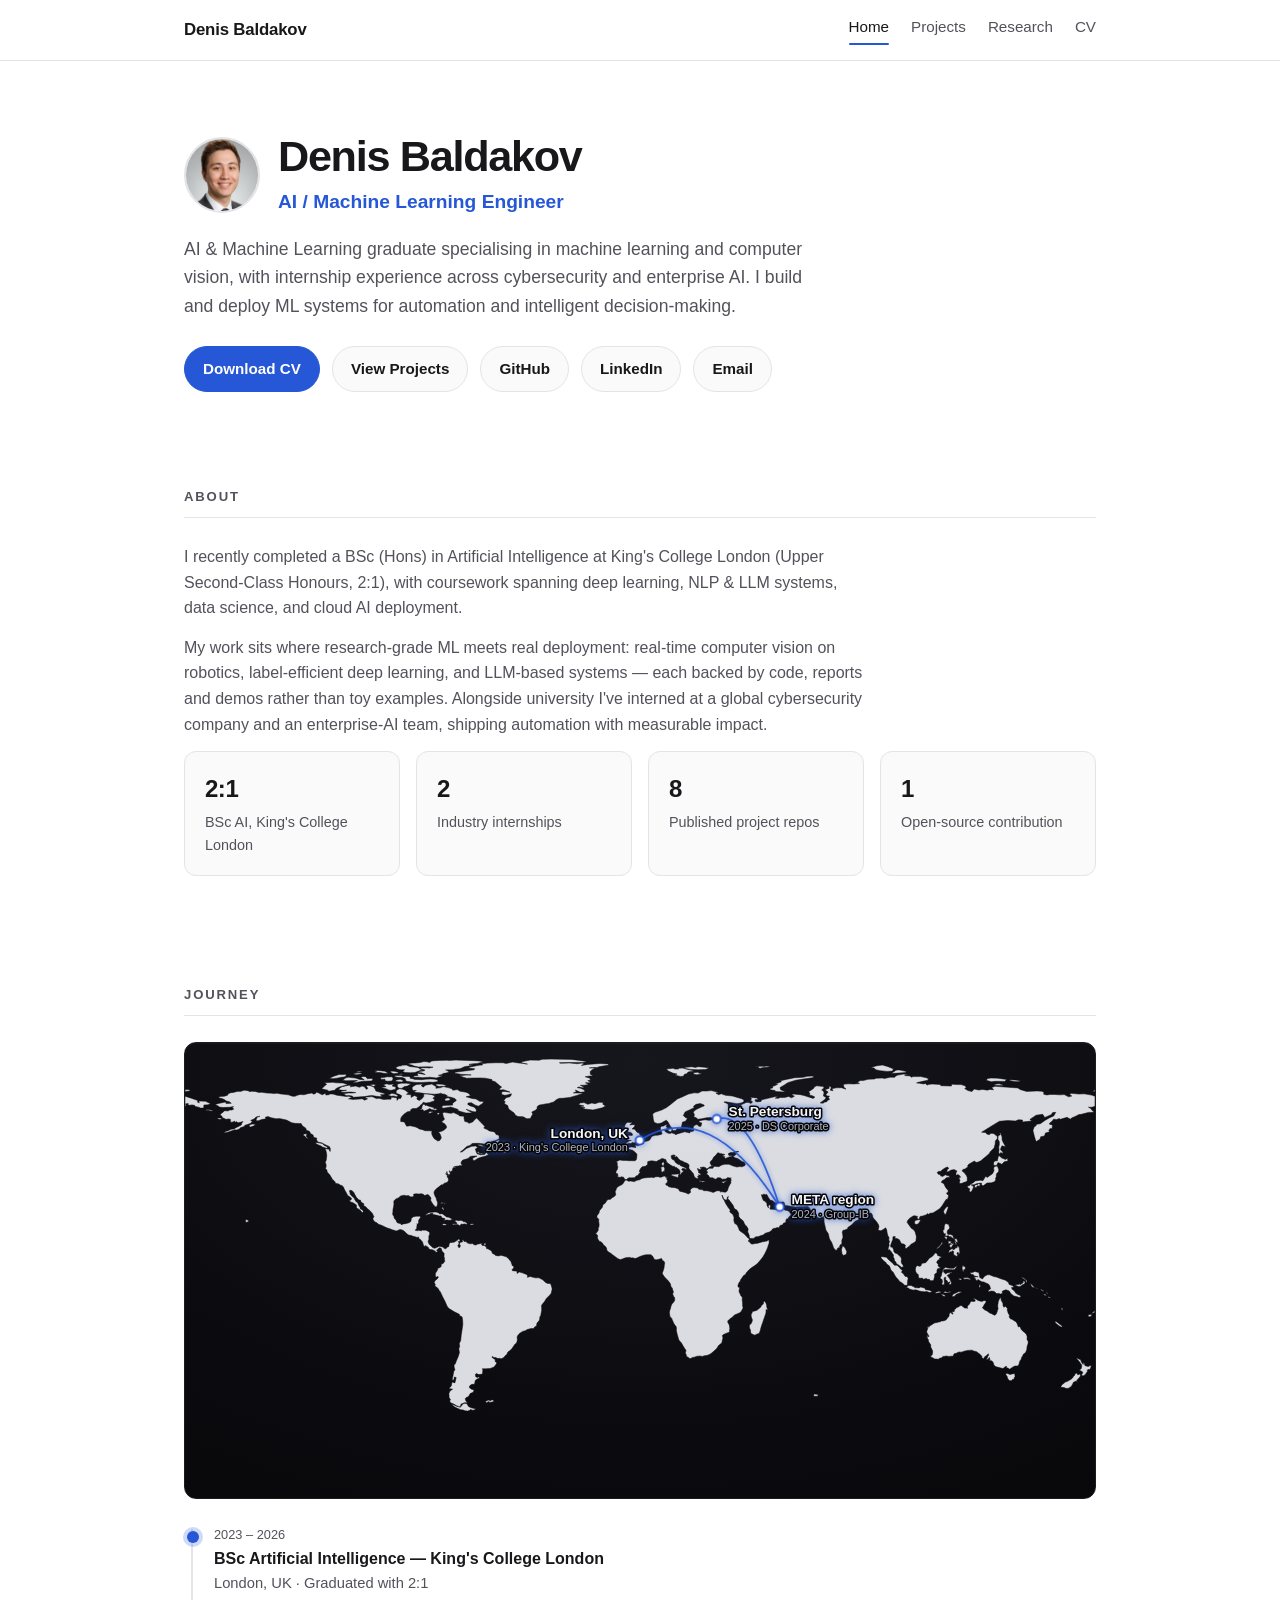
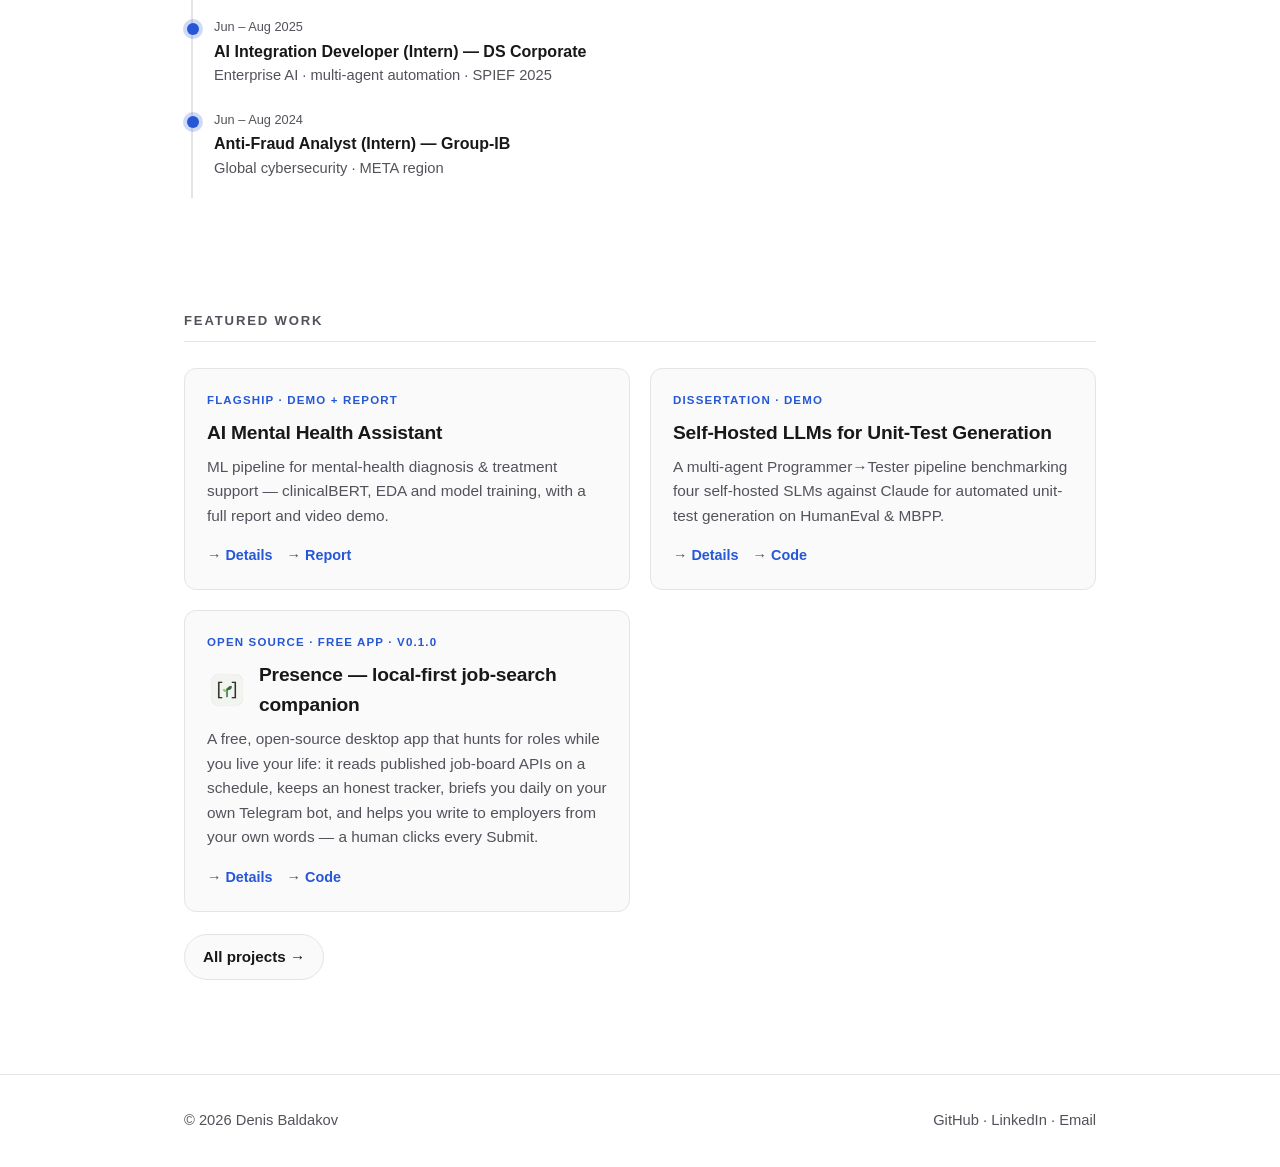
==== commit 1d9d23f7: "Add Presence project card with logo; update star count and repo count Co-Authored-By: Claude Fable 5" ====
--- a/index.html
+++ b/index.html
@@ -56,7 +56,7 @@
     <div class="stats">
       <div class="stat"><div class="n">2:1</div><div class="l">BSc AI, King's College London</div></div>
       <div class="stat"><div class="n">2</div><div class="l">Industry internships</div></div>
-      <div class="stat"><div class="n">7</div><div class="l">Published project repos</div></div>
+      <div class="stat"><div class="n">8</div><div class="l">Published project repos</div></div>
       <div class="stat"><div class="n">1</div><div class="l">Open-source contribution</div></div>
     </div>
   </div></section>
@@ -101,6 +101,20 @@
           <a href="https://github.com/Sofa3xpert/slm-unit-test-generation" target="_blank" rel="noopener">Code</a>
         </div>
       </article>
+      <article class="card">
+        <span class="tag">Open Source · Free app · v0.1.0</span>
+        <div class="card-head">
+          <img class="card-icon" src="assets/presence.png" alt="Presence logo" width="40" height="40">
+          <h3>Presence &mdash; local-first job-search companion</h3>
+        </div>
+        <p>A free, open-source desktop app that hunts for roles while you live your life: it reads
+          published job-board APIs on a schedule, keeps an honest tracker, briefs you daily on your own
+          Telegram bot, and helps you write to employers from your own words &mdash; a human clicks every Submit.</p>
+        <div class="card-links">
+          <a href="projects.html#presence">Details</a>
+          <a href="https://github.com/Sofa3xpert/presence" target="_blank" rel="noopener">Code</a>
+        </div>
+      </article>
     </div>
     <p style="margin-top:22px;"><a class="btn" href="projects.html">All projects →</a></p>
   </div></section>
--- a/assets/style.css
+++ b/assets/style.css
@@ -118,6 +118,9 @@
 .card:hover { transform: translateY(-3px); border-color: var(--accent); box-shadow: 0 8px 30px rgba(0,0,0,.06); }
 .card .tag { font-size: 0.72rem; text-transform: uppercase; letter-spacing: 0.1em; color: var(--accent); font-weight: 700; }
 .card h3 { font-size: 1.2rem; margin: 8px 0 6px; letter-spacing: -0.01em; }
+.card .card-head { display: flex; align-items: center; gap: 12px; margin: 8px 0 6px; }
+.card .card-head h3 { margin: 0; }
+.card .card-icon { width: 40px; height: 40px; border-radius: 10px; flex: none; }
 .card p { color: var(--muted); font-size: 0.96rem; flex: 1; }
 .card .tech { display: flex; flex-wrap: wrap; gap: 6px; margin: 14px 0 4px; }
 .card .tech span {
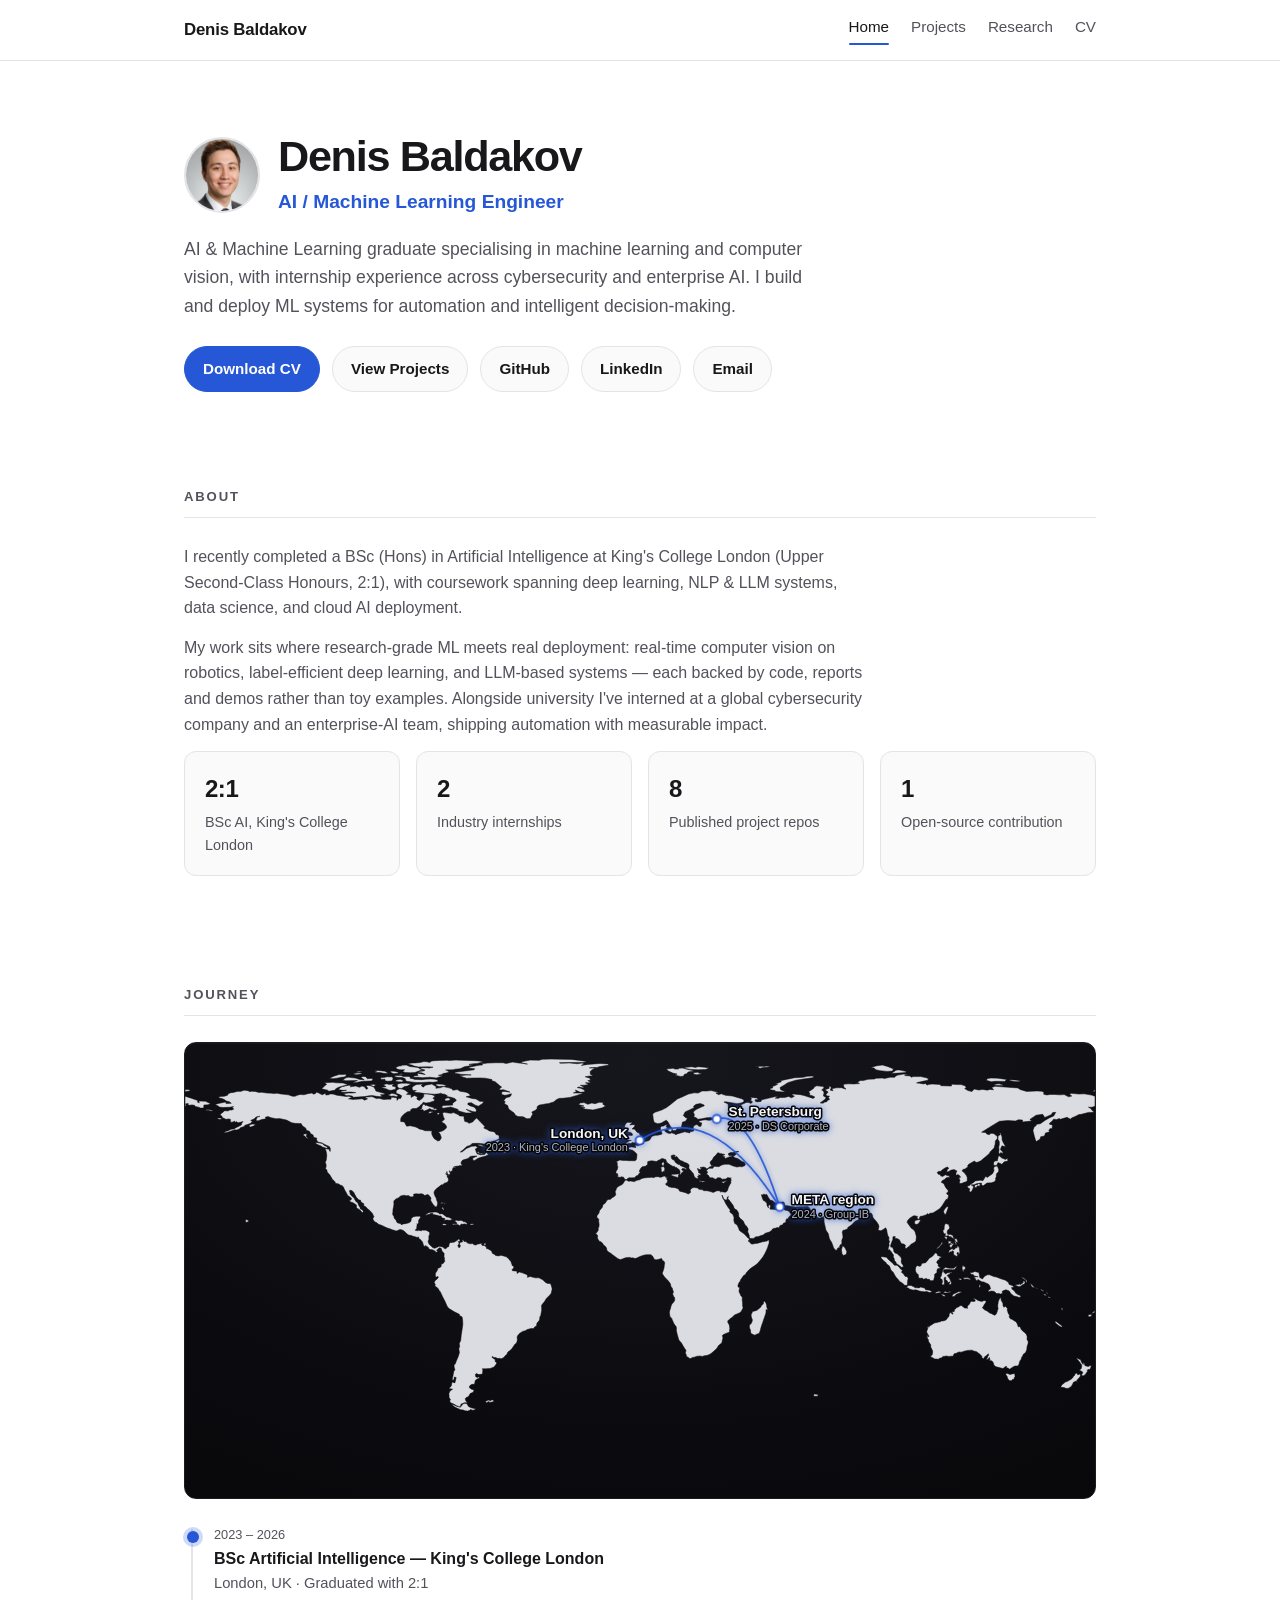
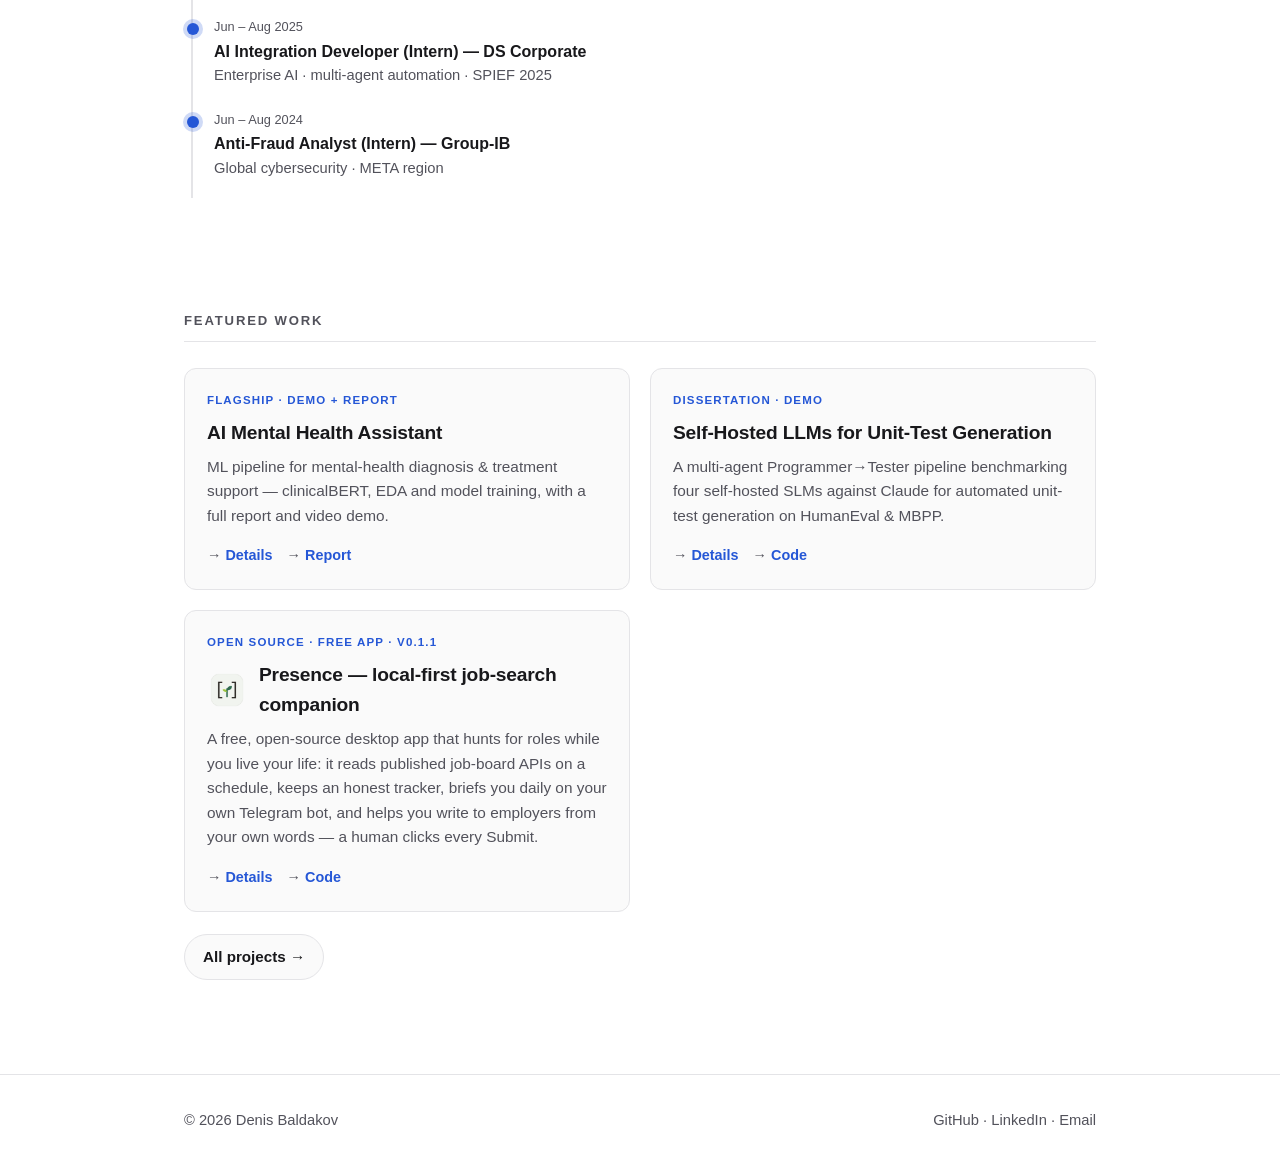
==== commit 93dfbf58: "Point Presence download at the latest release; bump card and CV to v0.1.1 Co-Authored-By: Claude Fab" ====
--- a/index.html
+++ b/index.html
@@ -102,7 +102,7 @@
         </div>
       </article>
       <article class="card">
-        <span class="tag">Open Source · Free app · v0.1.0</span>
+        <span class="tag">Open Source · Free app · v0.1.1</span>
         <div class="card-head">
           <img class="card-icon" src="assets/presence.png" alt="Presence logo" width="40" height="40">
           <h3>Presence &mdash; local-first job-search companion</h3>
